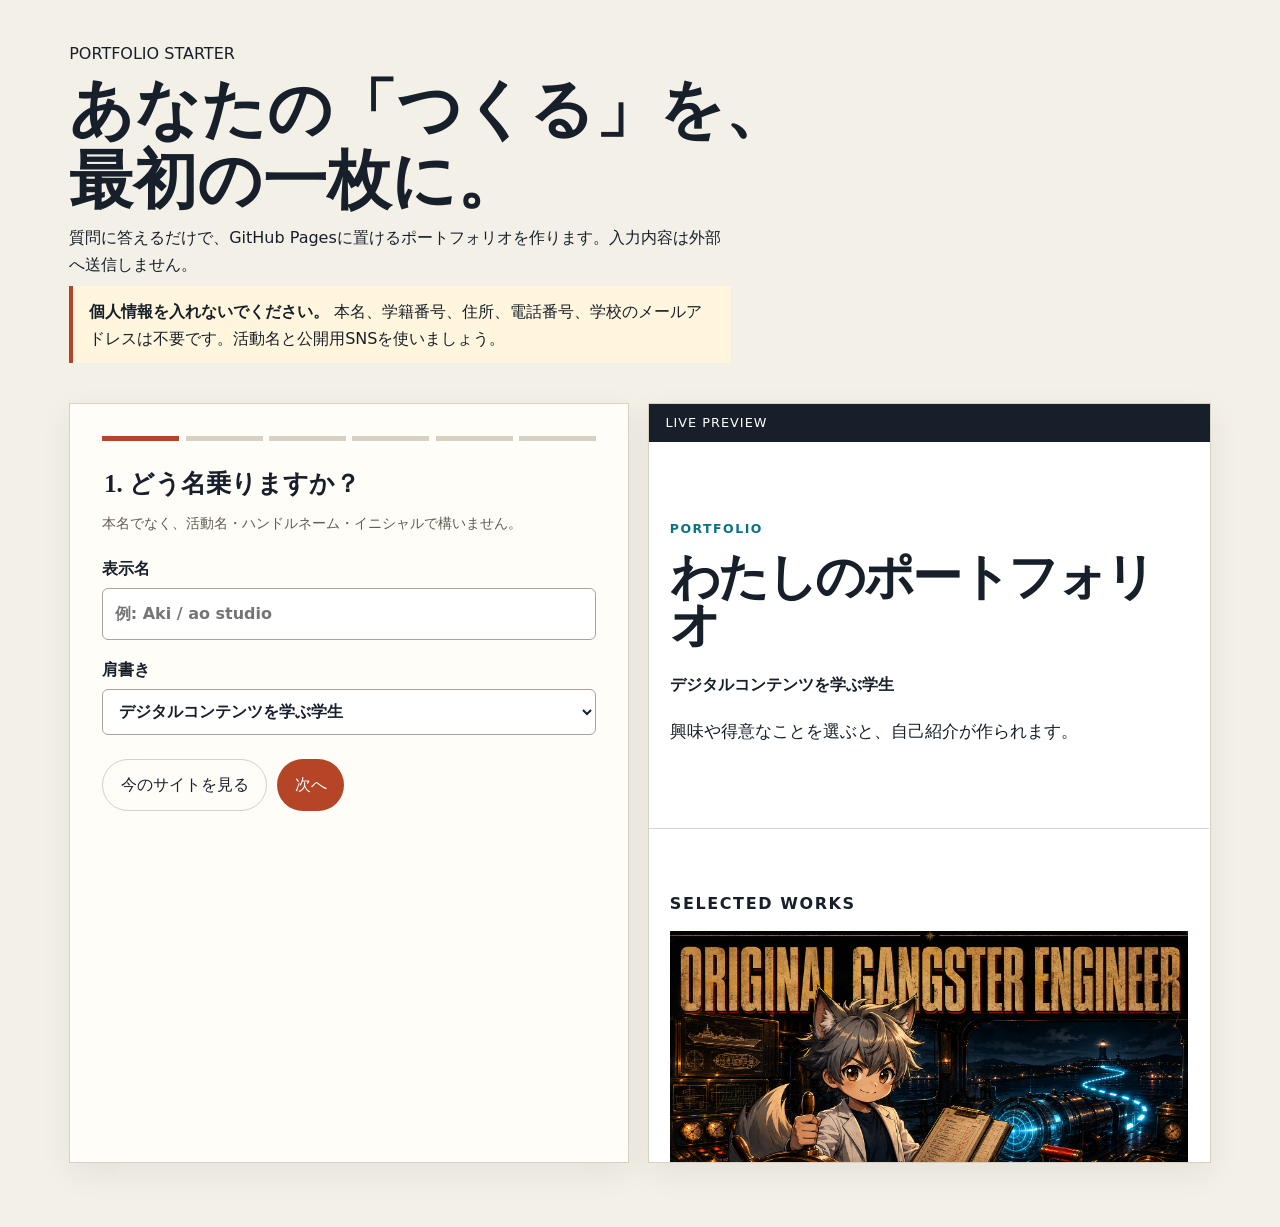
==== wizard.html @ b002f542 "Add portfolio creation wizard" ====
<!doctype html>
<html lang="ja">
<head>
<meta charset="utf-8">
<meta name="viewport" content="width=device-width,initial-scale=1">
<title>ポートフォリオ作成ウィザード</title>
<meta name="description" content="質問に答えてポートフォリオを作成するウィザード">
<style>
  :root { --ink: #17202a; --paper: #f3f0e8; --panel: #fffdf7; --accent: #b44527; --line: #d8d1c2; }
  * { box-sizing: border-box; }
  body { margin: 0; color: var(--ink); background: var(--paper); font-family: "Hiragino Kaku Gothic ProN", "Noto Sans JP", system-ui, sans-serif; line-height: 1.7; }
  button, input, select, textarea { font: inherit; }
  button, .button { border: 0; border-radius: 999px; padding: .7rem 1.1rem; color: white; background: var(--ink); cursor: pointer; text-decoration: none; }
  button.secondary, .button.secondary { color: var(--ink); background: transparent; border: 1px solid var(--line); }
  button.accent { background: var(--accent); }
  button:focus-visible, input:focus-visible, select:focus-visible, textarea:focus-visible { outline: 3px solid #efb866; outline-offset: 2px; }
  header { max-width: 1180px; margin: auto; padding: 2rem 1.2rem 1rem; }
  header p { max-width: 65ch; margin: .5rem 0; }
  h1 { margin: 0; font-family: Georgia, "Yu Mincho", serif; font-size: clamp(2rem, 5vw, 4rem); line-height: 1.1; }
  .privacy { padding: .7rem 1rem; border-left: 4px solid var(--accent); background: #fff6dd; }
  .layout { display: grid; grid-template-columns: minmax(0, 560px) minmax(360px, 1fr); gap: 1.2rem; max-width: 1180px; margin: auto; padding: 1rem 1.2rem 4rem; }
  .editor, .preview-shell { border: 1px solid var(--line); background: var(--panel); box-shadow: 0 10px 30px #392f2012; }
  .editor { padding: clamp(1rem, 3vw, 2rem); }
  .progress { display: flex; gap: .4rem; margin-bottom: 1.4rem; }
  .progress span { height: 5px; flex: 1; background: var(--line); }
  .progress span.current { background: var(--accent); }
  fieldset { border: 0; padding: 0; margin: 0; }
  legend { font-family: Georgia, "Yu Mincho", serif; font-size: 1.55rem; font-weight: 700; margin-bottom: .4rem; }
  .hint { color: #625d52; font-size: .88rem; margin: 0 0 1.2rem; }
  label { display: block; font-weight: 700; margin-top: 1rem; }
  input, select, textarea { width: 100%; margin-top: .35rem; padding: .72rem; border: 1px solid #aaa397; border-radius: 6px; color: var(--ink); background: white; }
  textarea { min-height: 7rem; resize: vertical; }
  input[type="color"] { width: 5rem; height: 3rem; padding: .2rem; }
  .checks { display: grid; grid-template-columns: repeat(2, 1fr); gap: .35rem .8rem; }
  .checks label { display: flex; align-items: center; gap: .45rem; margin-top: .4rem; font-weight: 400; }
  .checks input { width: auto; margin: 0; }
  .work-card { margin: 1rem 0; padding: 1rem; border: 1px solid var(--line); border-radius: 8px; background: white; }
  .work-card h3 { margin: 0; }
  .actions { display: flex; flex-wrap: wrap; gap: .6rem; justify-content: space-between; margin-top: 1.5rem; }
  .actions div { display: flex; flex-wrap: wrap; gap: .6rem; }
  .warning { color: #821d14; background: #fff0ed; border-left: 4px solid #b52b1e; padding: .7rem 1rem; margin-top: 1rem; }
  .preview-shell { position: sticky; top: 1rem; align-self: start; overflow: hidden; }
  .preview-label { margin: 0; padding: .5rem 1rem; color: white; background: var(--ink); font-size: .8rem; letter-spacing: .08em; }
  iframe { display: block; width: 100%; height: 720px; border: 0; background: white; }
  .output { display: grid; gap: .7rem; margin-top: 1rem; }
  .output button { width: 100%; }
  [hidden] { display: none !important; }
  @media (max-width: 880px) { .layout { grid-template-columns: 1fr; } .preview-shell { position: static; } iframe { height: 600px; } }
  @media (max-width: 520px) { .checks { grid-template-columns: 1fr; } }
</style>
</head>
<body>
<header>
  <p>PORTFOLIO STARTER</p>
  <h1>あなたの「つくる」を、<br>最初の一枚に。</h1>
  <p>質問に答えるだけで、GitHub Pagesに置けるポートフォリオを作ります。入力内容は外部へ送信しません。</p>
  <p class="privacy"><strong>個人情報を入れないでください。</strong> 本名、学籍番号、住所、電話番号、学校のメールアドレスは不要です。活動名と公開用SNSを使いましょう。</p>
</header>

<main class="layout">
  <form class="editor" id="wizard">
    <div class="progress" id="progress" aria-label="進み具合"></div>

    <fieldset data-step="0">
      <legend>1. どう名乗りますか？</legend>
      <p class="hint">本名でなく、活動名・ハンドルネーム・イニシャルで構いません。</p>
      <label>表示名 <input name="name" required maxlength="40" placeholder="例: Aki / ao studio"></label>
      <label>肩書き
        <select name="role">
          <option>デジタルコンテンツを学ぶ学生</option><option>映像クリエイター</option><option>3DCGアーティスト</option>
          <option>ゲームクリエイター</option><option>イラストレーター</option><option>Webクリエイター</option><option>サウンドクリエイター</option>
        </select>
      </label>
    </fieldset>

    <fieldset data-step="1" hidden>
      <legend>2. 何をつくる人ですか？</legend>
      <p class="hint">選んだ内容から自己紹介の下書きを自動で作ります。</p>
      <label>興味のある分野（複数可）</label>
      <div class="checks" data-group="interests">
        <label><input type="checkbox" value="映像">映像</label><label><input type="checkbox" value="3DCG">3DCG</label>
        <label><input type="checkbox" value="ゲーム">ゲーム</label><label><input type="checkbox" value="イラスト">イラスト</label>
        <label><input type="checkbox" value="写真">写真</label><label><input type="checkbox" value="Web">Web</label>
        <label><input type="checkbox" value="XR">XR</label><label><input type="checkbox" value="生成AI">生成AI</label>
        <label><input type="checkbox" value="音楽・サウンド">音楽・サウンド</label><label><input type="checkbox" value="インタラクティブアート">インタラクティブアート</label>
      </div>
      <label>得意・好きな工程（複数可）</label>
      <div class="checks" data-group="strengths">
        <label><input type="checkbox" value="企画">企画</label><label><input type="checkbox" value="撮影">撮影</label>
        <label><input type="checkbox" value="編集">編集</label><label><input type="checkbox" value="デザイン">デザイン</label>
        <label><input type="checkbox" value="モデリング">モデリング</label><label><input type="checkbox" value="アニメーション">アニメーション</label>
        <label><input type="checkbox" value="プログラミング">プログラミング</label><label><input type="checkbox" value="演出">演出</label>
      </div>
      <label>将来やってみたいこと <input name="future" maxlength="100" placeholder="例: ゲームの世界観を伝える映像演出"></label>
      <label>自己紹介 <textarea name="bio" maxlength="280" placeholder="選択内容から自動で下書きします。自由に直せます。"></textarea></label>
    </fieldset>

    <fieldset data-step="2" hidden>
      <legend>3. 作品を見せましょう</legend>
      <p class="hint">画像は先にGitHubのimagesフォルダへアップロードし、画像パスを入力します。HTTPSの画像URLも使えます。</p>
      <div id="works"></div>
      <button type="button" class="secondary" id="add-work">作品を追加</button>
    </fieldset>

    <fieldset data-step="3" hidden>
      <legend>4. 公開用リンク</legend>
      <p class="hint">空欄で構いません。個人用ではなく、作品を見せるための公開アカウントを推奨します。</p>
      <label>GitHub <input name="github" type="url" placeholder="https://github.com/..."></label>
      <label>YouTube <input name="youtube" type="url" placeholder="https://www.youtube.com/@..."></label>
      <label>その他のSNS・作品サイト <input name="social" type="url" placeholder="https://..."></label>
    </fieldset>

    <fieldset data-step="4" hidden>
      <legend>5. 見た目を選ぶ</legend>
      <label>スタイル
        <select name="theme"><option value="gallery">Gallery / 明るく静か</option><option value="night">Night / 暗く鮮やか</option><option value="paper">Paper / 編集ノート</option></select>
      </label>
      <label>アクセント色 <input name="accent" type="color" value="#0b7285"></label>
    </fieldset>

    <fieldset data-step="5" hidden>
      <legend>6. 確認して保存</legend>
      <p class="hint">設定JSONは編集の再開用です。完成HTMLはGitHubのindex.htmlと置き換えると公開できます。</p>
      <label><input name="ai" type="checkbox" checked> 作品に生成AIを使用したことを表示する</label>
      <div id="pii-warning" class="warning" hidden></div>
      <div class="output">
        <button type="button" class="accent" id="download-html">完成した index.html を保存</button>
        <button type="button" id="download-json">編集用 portfolio.json を保存</button>
        <label class="button secondary" for="load-json">portfolio.json を読み込んで再編集</label>
        <input id="load-json" type="file" accept="application/json,.json" hidden>
      </div>
    </fieldset>

    <div class="actions">
      <button type="button" class="secondary" id="back" hidden>戻る</button>
      <div><a class="button secondary" href="index.html">今のサイトを見る</a><button type="button" class="accent" id="next">次へ</button></div>
    </div>
  </form>

  <aside class="preview-shell">
    <p class="preview-label">LIVE PREVIEW</p>
    <iframe id="preview" title="完成イメージ"></iframe>
  </aside>
</main>

<template id="work-template">
  <section class="work-card">
    <h3>作品 <span></span></h3>
    <label>タイトル <input data-field="title" maxlength="80" placeholder="例: 夜の図書館"></label>
    <label>画像パスまたはHTTPS URL <input data-field="image" placeholder="images/work-01.png"></label>
    <label>画像の説明 <input data-field="alt" maxlength="120" placeholder="画面に写っているものを短く説明"></label>
    <label>制作年 <input data-field="year" maxlength="10" inputmode="numeric" placeholder="2026"></label>
    <label>担当・使用ツール <input data-field="tools" maxlength="120" placeholder="企画・編集 / Blender, After Effects"></label>
    <label>作品の説明 <textarea data-field="description" maxlength="400" placeholder="何を表現し、何を工夫したか"></textarea></label>
    <button type="button" class="secondary remove-work">この作品を削除</button>
  </section>
</template>

<script src="wizard.js"></script>
</body>
</html>
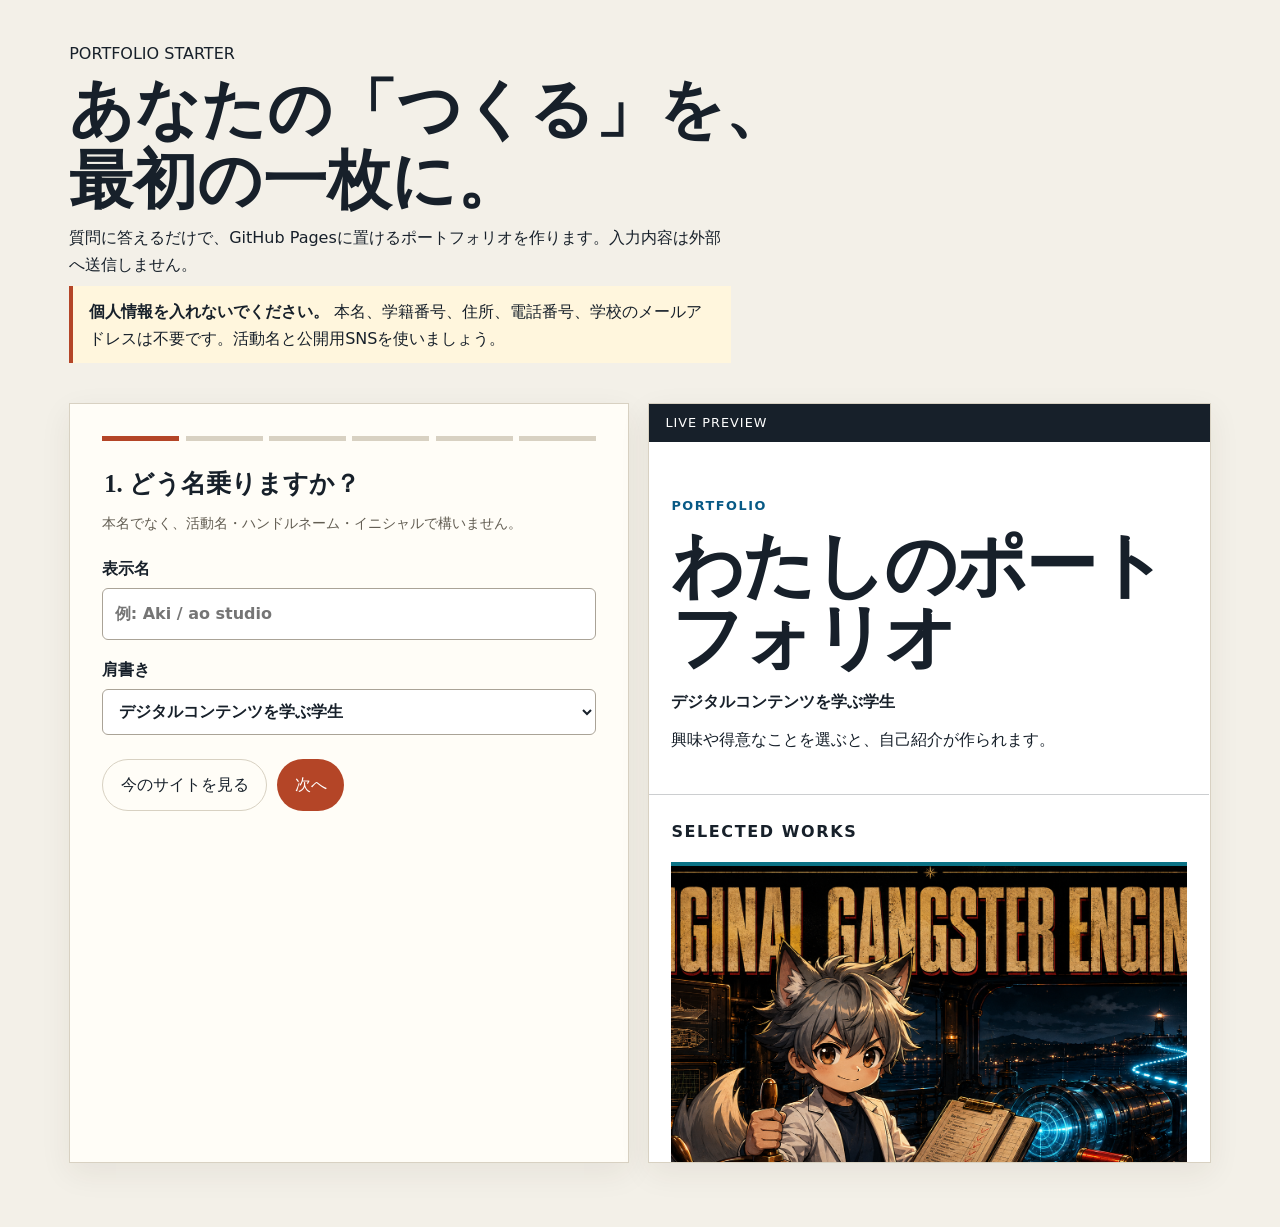
==== commit 11dfc927: "Improve responsive portfolio accessibility" ====
--- a/wizard.html
+++ b/wizard.html
@@ -5,15 +5,17 @@
 <meta name="viewport" content="width=device-width,initial-scale=1">
 <title>ポートフォリオ作成ウィザード</title>
 <meta name="description" content="質問に答えてポートフォリオを作成するウィザード">
+<meta name="generator" content="https://github.com/kaitas/github-portfolio-template">
+<meta name="author" content="https://aicu.ai/">
 <style>
   :root { --ink: #17202a; --paper: #f3f0e8; --panel: #fffdf7; --accent: #b44527; --line: #d8d1c2; }
   * { box-sizing: border-box; }
   body { margin: 0; color: var(--ink); background: var(--paper); font-family: "Hiragino Kaku Gothic ProN", "Noto Sans JP", system-ui, sans-serif; line-height: 1.7; }
   button, input, select, textarea { font: inherit; }
-  button, .button { border: 0; border-radius: 999px; padding: .7rem 1.1rem; color: white; background: var(--ink); cursor: pointer; text-decoration: none; }
+  button, .button { display: inline-flex; align-items: center; justify-content: center; min-height: 44px; border: 0; border-radius: 999px; padding: .7rem 1.1rem; color: white; background: var(--ink); cursor: pointer; text-decoration: none; }
   button.secondary, .button.secondary { color: var(--ink); background: transparent; border: 1px solid var(--line); }
   button.accent { background: var(--accent); }
-  button:focus-visible, input:focus-visible, select:focus-visible, textarea:focus-visible { outline: 3px solid #efb866; outline-offset: 2px; }
+  button:focus-visible, .button:focus-visible, a:focus-visible, input:focus-visible, select:focus-visible, textarea:focus-visible { outline: 3px solid #9a3412; outline-offset: 3px; }
   header { max-width: 1180px; margin: auto; padding: 2rem 1.2rem 1rem; }
   header p { max-width: 65ch; margin: .5rem 0; }
   h1 { margin: 0; font-family: Georgia, "Yu Mincho", serif; font-size: clamp(2rem, 5vw, 4rem); line-height: 1.1; }
@@ -46,7 +48,8 @@
   .output button { width: 100%; }
   [hidden] { display: none !important; }
   @media (max-width: 880px) { .layout { grid-template-columns: 1fr; } .preview-shell { position: static; } iframe { height: 600px; } }
-  @media (max-width: 520px) { .checks { grid-template-columns: 1fr; } }
+  @media (max-width: 520px) { .checks { grid-template-columns: 1fr; } .actions, .actions div { align-items: stretch; flex-direction: column; } .actions button, .actions .button { width: 100%; } }
+  @media (forced-colors: active) { button, .button, input, select, textarea { border: 1px solid ButtonText; } }
 </style>
 </head>
 <body>
@@ -122,6 +125,21 @@
       <legend>6. 確認して保存</legend>
       <p class="hint">設定JSONは編集の再開用です。完成HTMLはGitHubのindex.htmlと置き換えると公開できます。</p>
       <label><input name="ai" type="checkbox" checked> 作品に生成AIを使用したことを表示する</label>
+      <label>AIによるコンテンツ利用（RSL）
+        <select name="rsl">
+          <option value="ai-train-free">AI学習を無料で許可する（現在の設定）</option>
+          <option value="none">AIによる利用を許可しない</option>
+        </select>
+      </label>
+      <p class="hint">
+        RSLは、AIが作品をどのように利用できるかを機械向けに示す設定です。
+        現在は「AI学習を無料で許可する」です。設定ファイルはリポジトリ直下の
+        <a href="rsl.xml" target="_blank" rel="noopener noreferrer">rsl.xml</a> にあります。
+      </p>
+      <p class="warning" id="rsl-warning" hidden>
+        「許可しない」を選んだ場合、完成HTMLにはRSL宣言を入れません。
+        公開時はGitHub上のrsl.xmlとrobots.txtも削除してください。
+      </p>
       <div id="pii-warning" class="warning" hidden></div>
       <div class="output">
         <button type="button" class="accent" id="download-html">完成した index.html を保存</button>
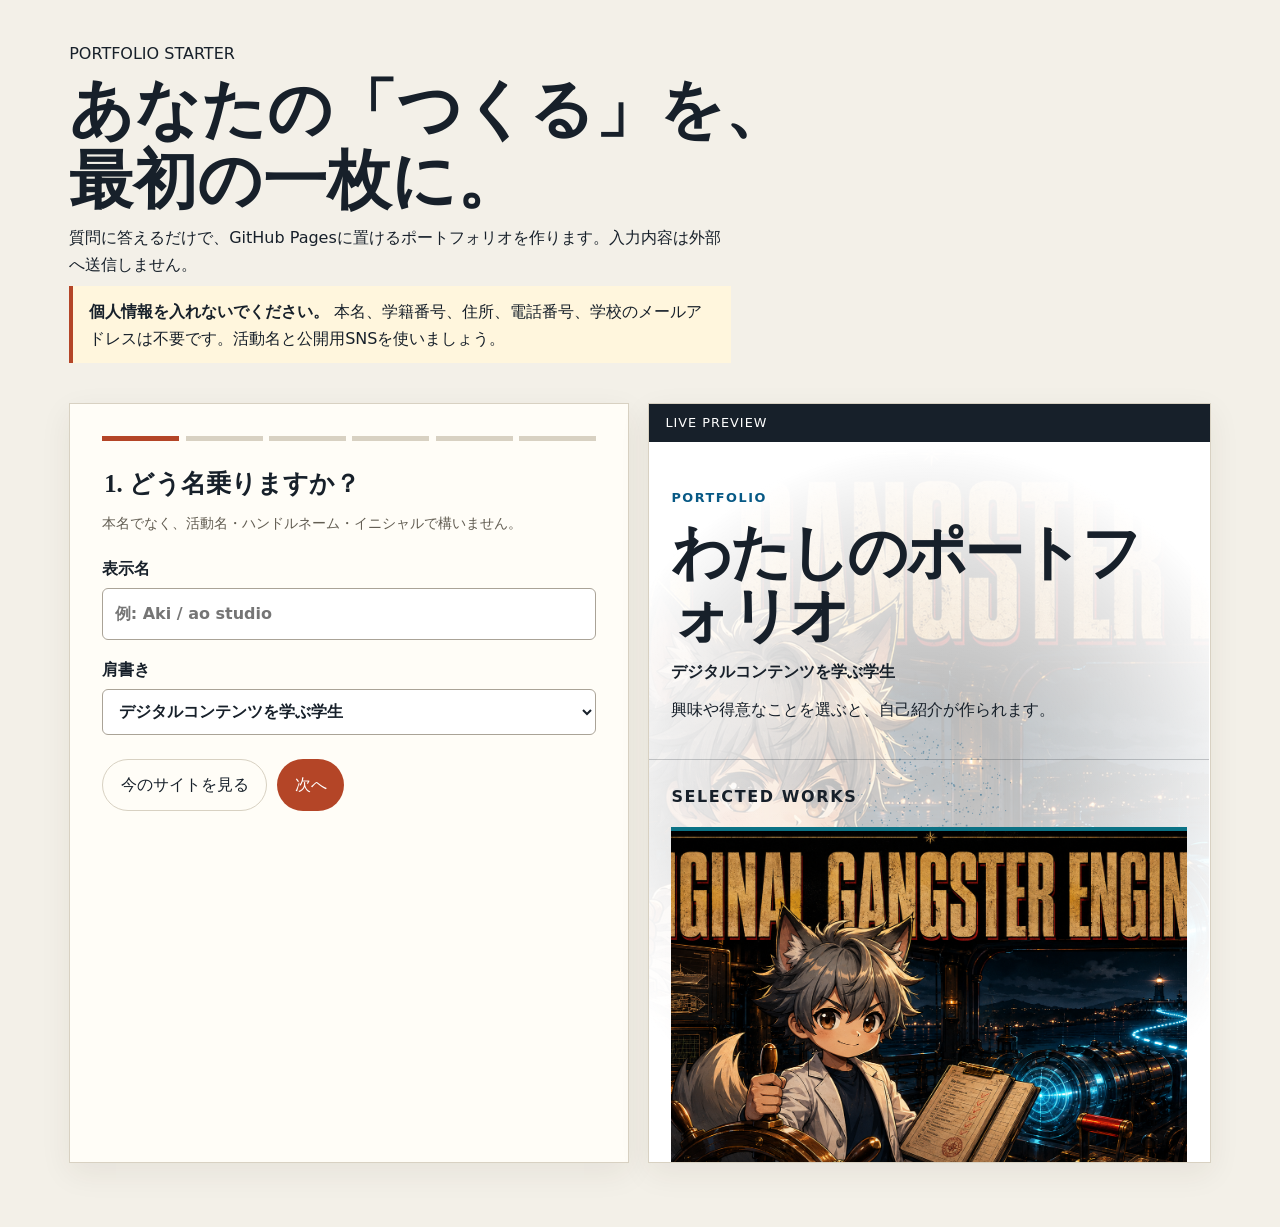
==== commit 10dfef21: "Add immersive portfolio presentation" ====
--- a/wizard.html
+++ b/wizard.html
@@ -110,6 +110,7 @@
       <p class="hint">空欄で構いません。個人用ではなく、作品を見せるための公開アカウントを推奨します。</p>
       <label>GitHub <input name="github" type="url" placeholder="https://github.com/..."></label>
       <label>YouTube <input name="youtube" type="url" placeholder="https://www.youtube.com/@..."></label>
+      <label>Music <input name="music" type="url" placeholder="https://..."></label>
       <label>その他のSNS・作品サイト <input name="social" type="url" placeholder="https://..."></label>
     </fieldset>
 
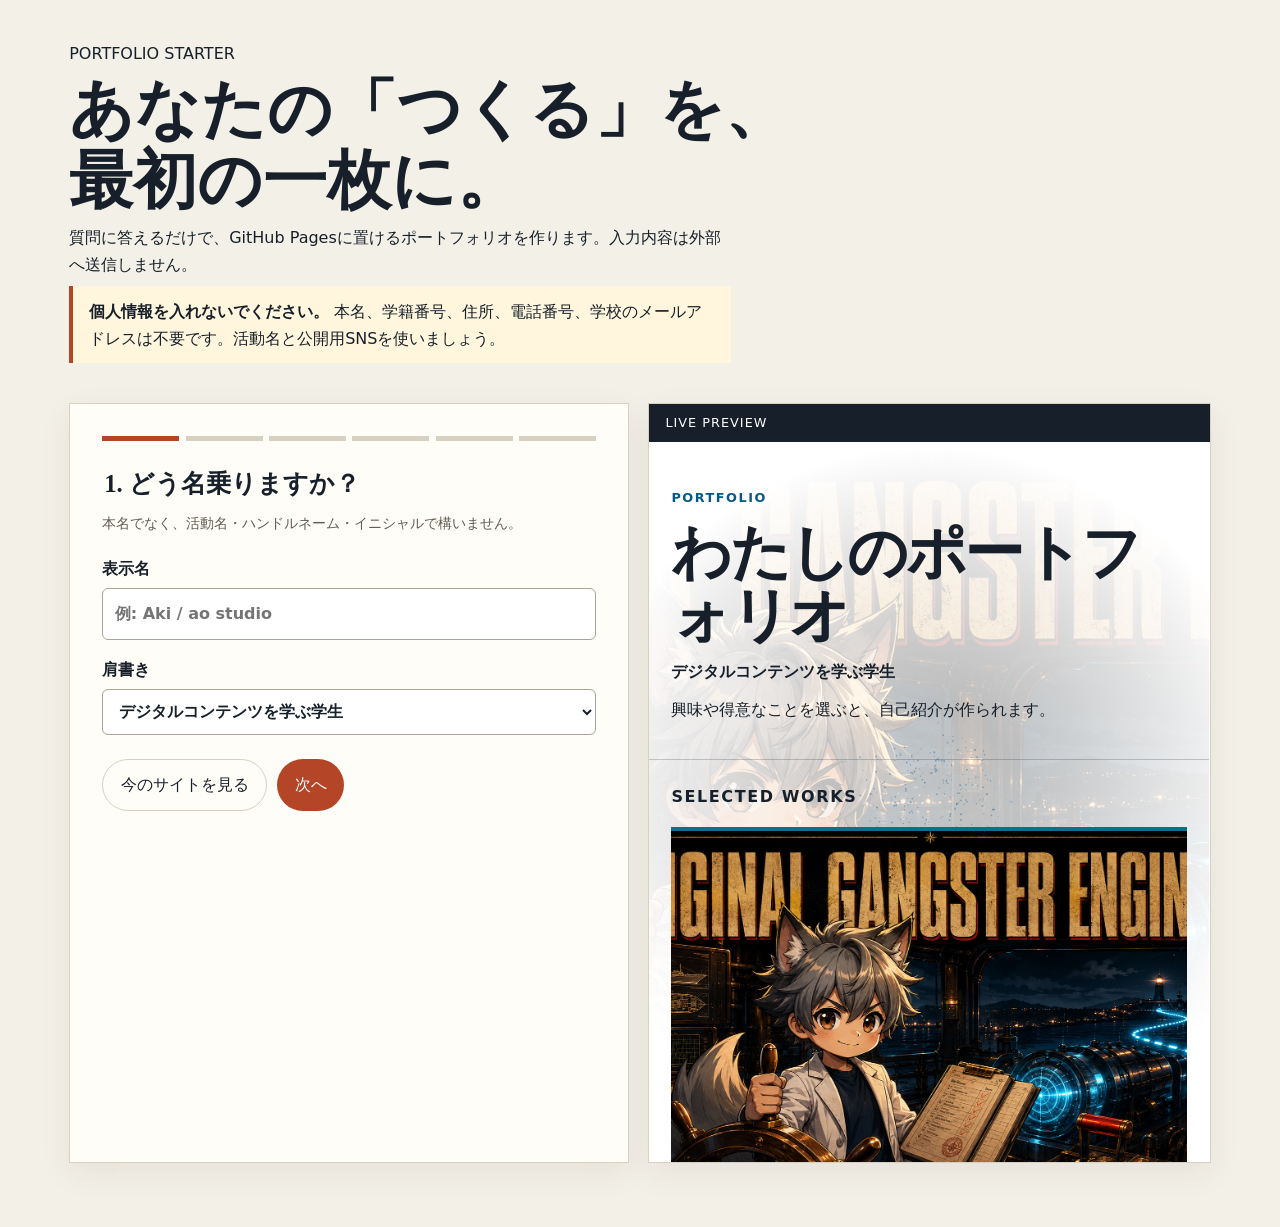
==== commit de24a837: "Add optional YouTube BGM player" ====
--- a/wizard.html
+++ b/wizard.html
@@ -112,6 +112,8 @@
       <label>YouTube <input name="youtube" type="url" placeholder="https://www.youtube.com/@..."></label>
       <label>Music <input name="music" type="url" placeholder="https://..."></label>
       <label>その他のSNS・作品サイト <input name="social" type="url" placeholder="https://..."></label>
+      <label>BGMにするYouTube Music・YouTube動画 <input name="bgm" type="url" placeholder="https://music.youtube.com/watch?v=..."></label>
+      <p class="hint">任意です。訪問者が「BGM」ボタンを押すまでYouTubeへ接続せず、音も自動再生しません。</p>
     </fieldset>
 
     <fieldset data-step="4" hidden>
